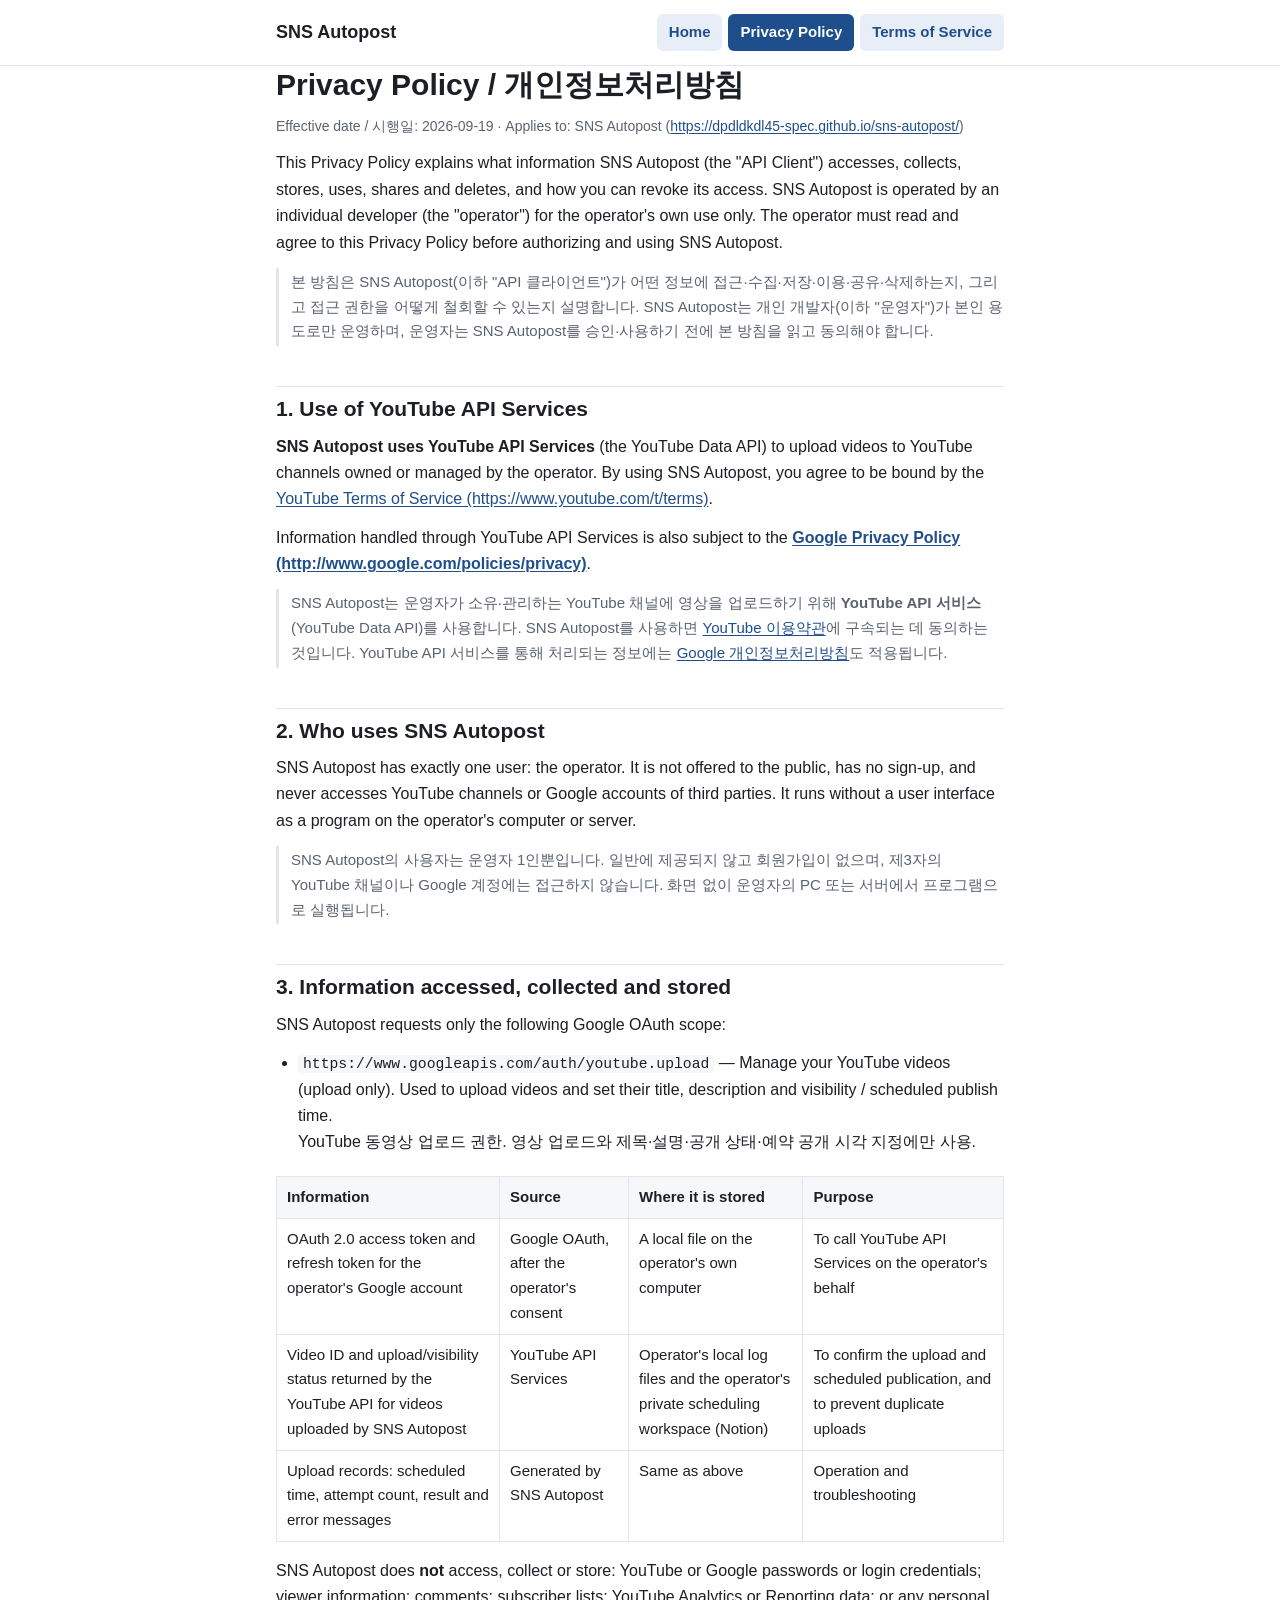
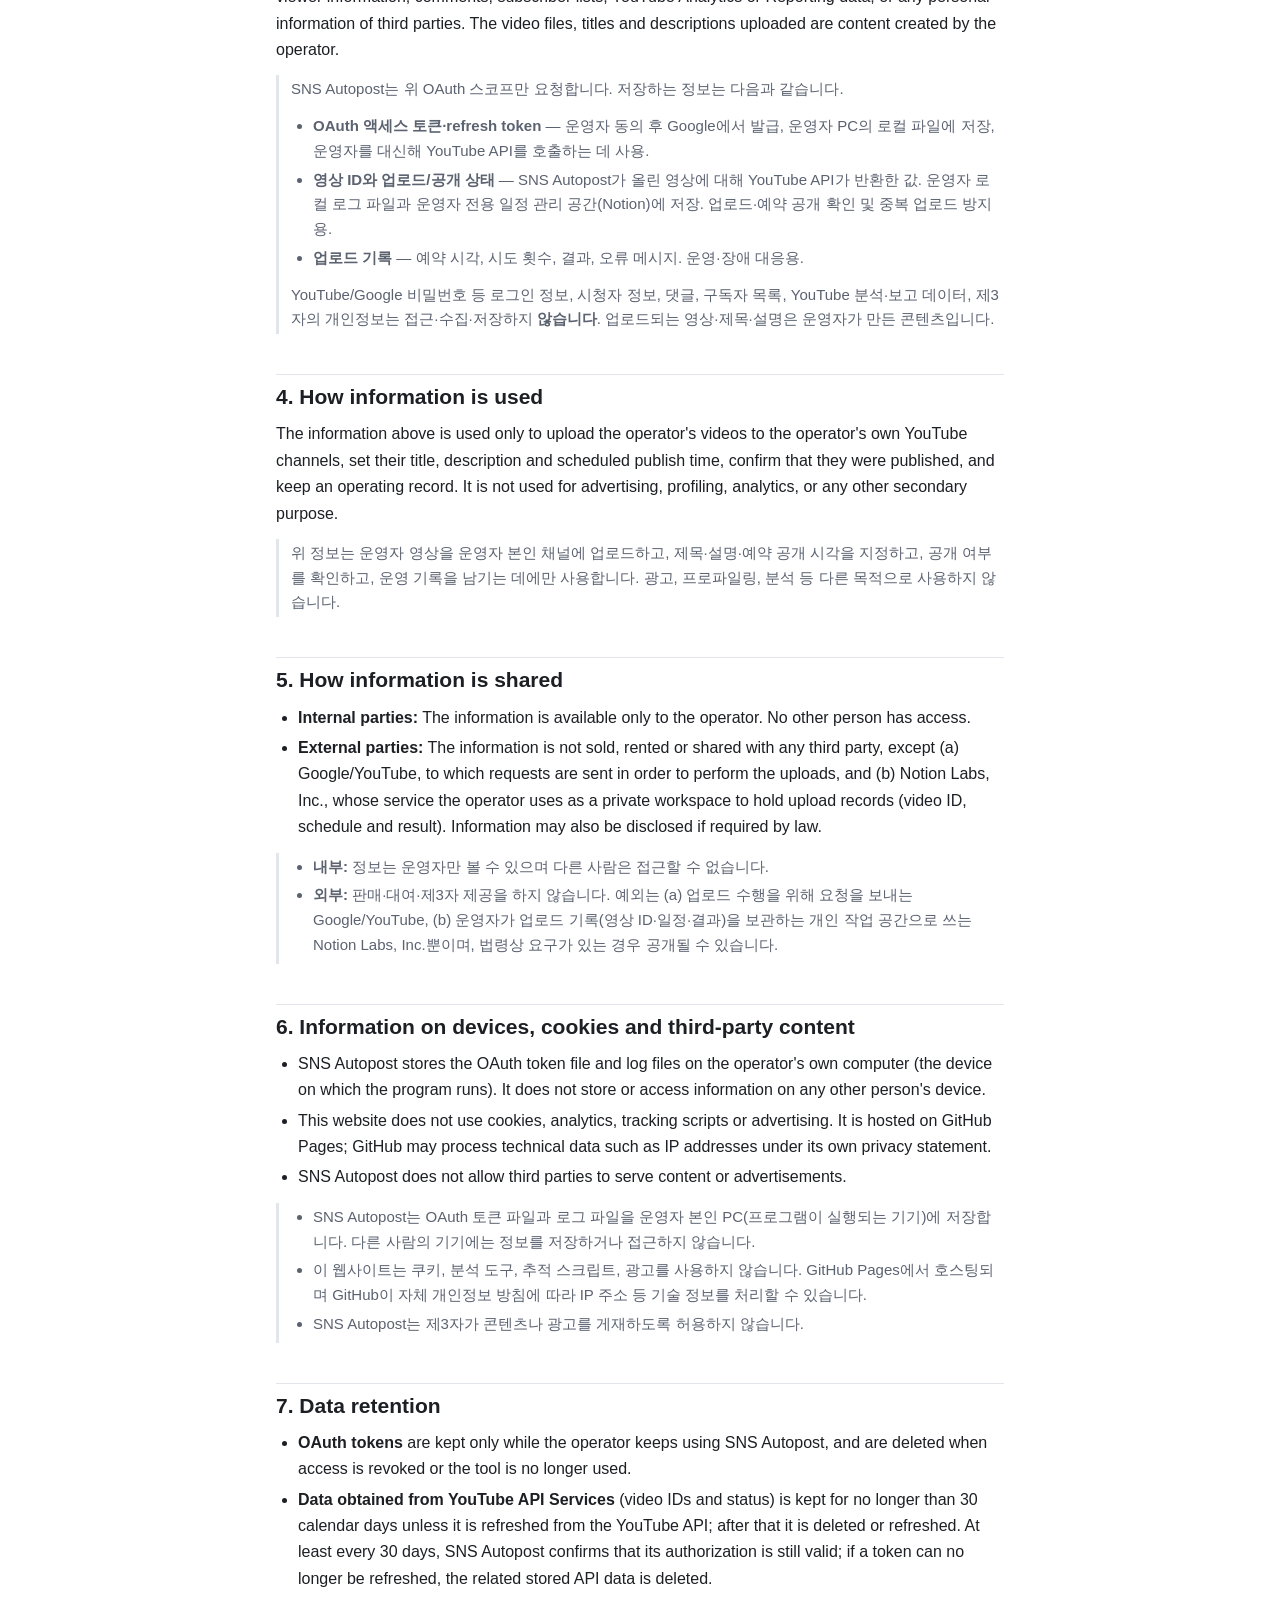
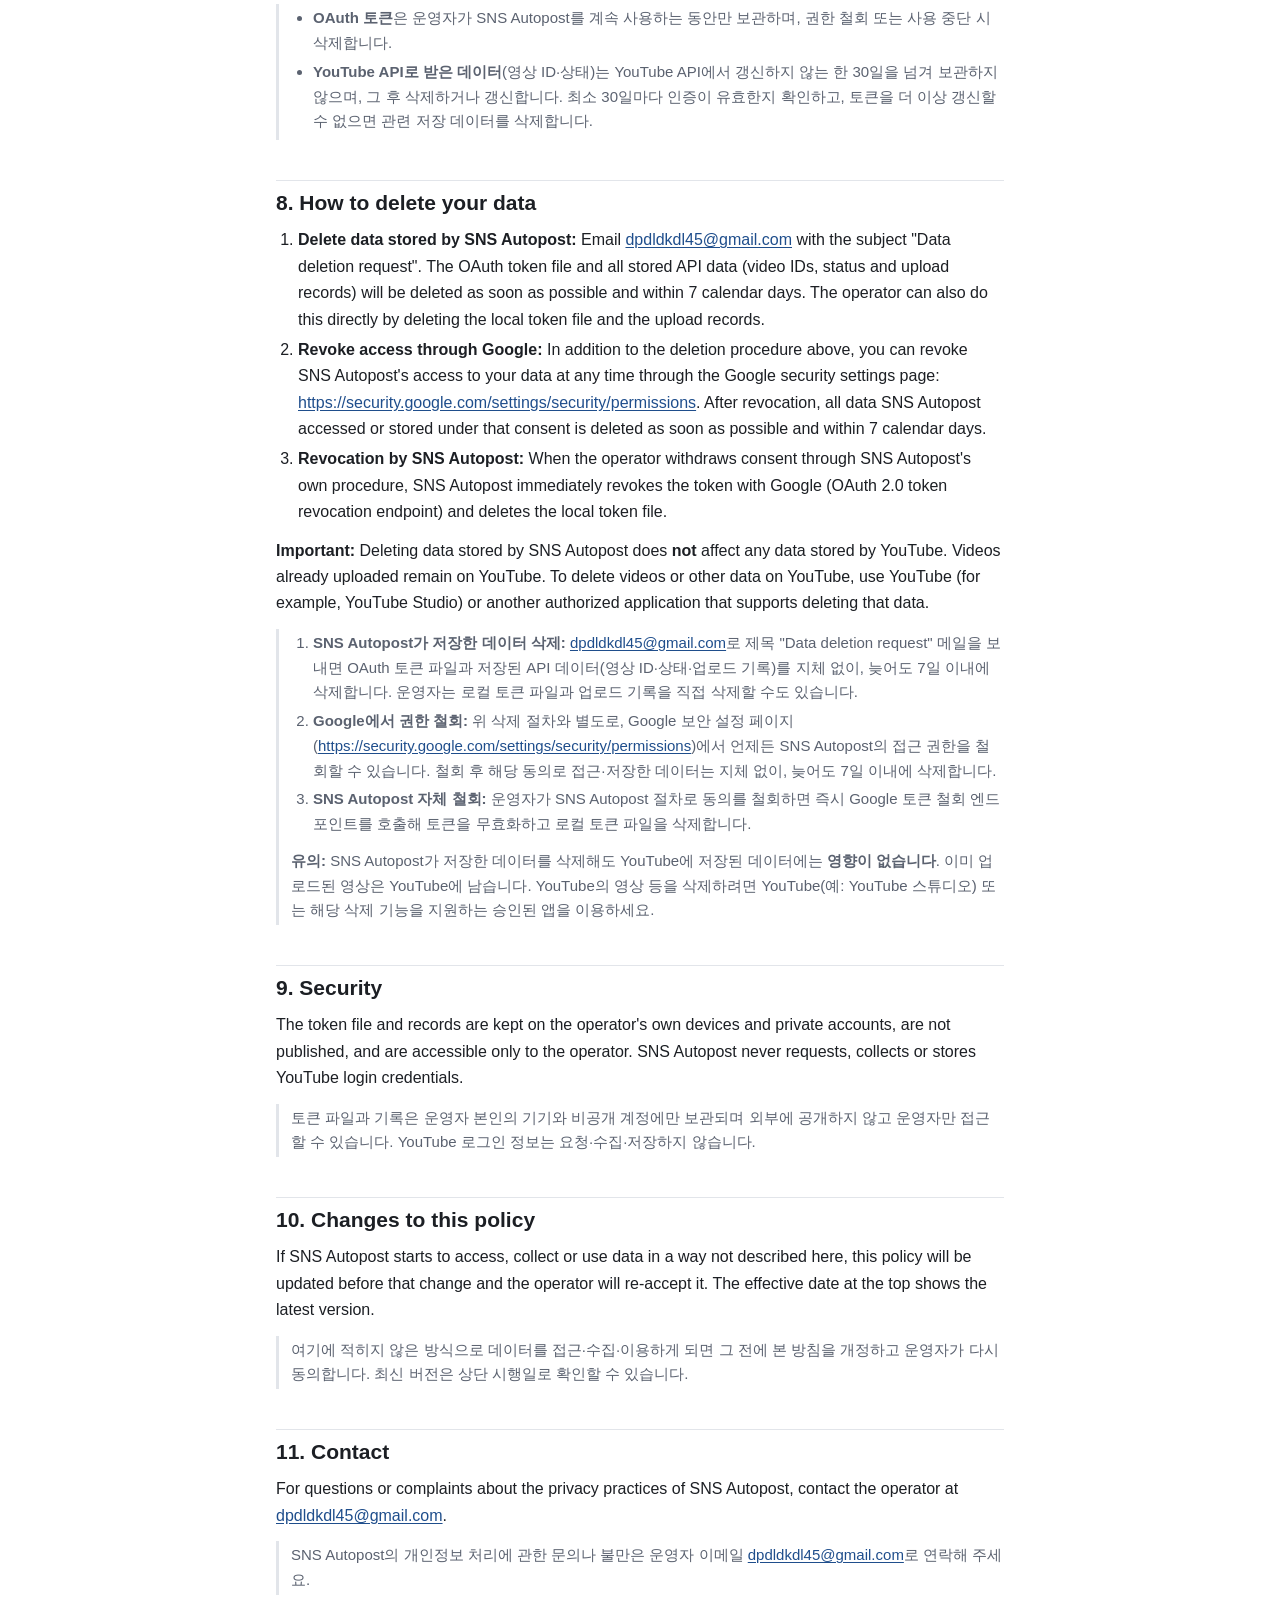
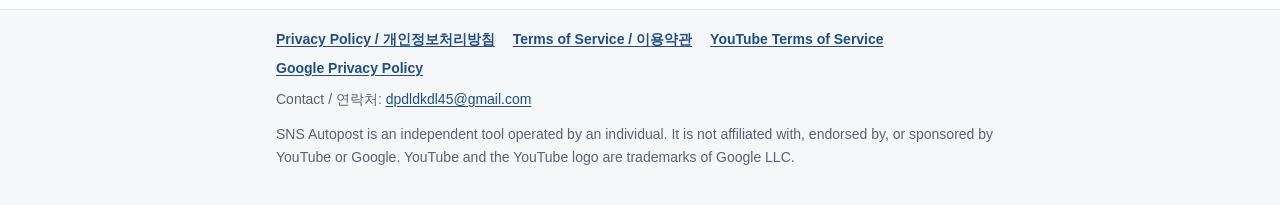
==== privacy.html @ c1b7ccee "Add files via upload" ====
<!doctype html>
<html lang="en">
<head>
<meta charset="utf-8">
<meta name="viewport" content="width=device-width, initial-scale=1">
<title>Privacy Policy — SNS Autopost</title>
<meta name="description" content="Privacy Policy of SNS Autopost, a private tool that uses YouTube API Services to upload the operator's own videos.">
<link rel="stylesheet" href="style.css">
</head>
<body>
<header class="site-header"><div class="wrap"><a class="brand" href="index.html">SNS Autopost</a><nav class="nav" aria-label="Main"><a href="index.html">Home</a><a href="privacy.html" aria-current="page">Privacy Policy</a><a href="terms.html">Terms of Service</a></nav></div></header>
<main class="wrap">

<h1>Privacy Policy <span lang="ko">/ 개인정보처리방침</span></h1>
<p class="meta">Effective date / 시행일: 2026-09-19 &middot; Applies to: SNS Autopost (<a href="index.html">https://dpdldkdl45-spec.github.io/sns-autopost/</a>)</p>
<p>This Privacy Policy explains what information SNS Autopost (the "API Client") accesses, collects, stores, uses, shares and deletes, and how you can revoke its access. SNS Autopost is operated by an individual developer (the "operator") for the operator's own use only. The operator must read and agree to this Privacy Policy before authorizing and using SNS Autopost.</p>
<div class="ko" lang="ko"><p>본 방침은 SNS Autopost(이하 "API 클라이언트")가 어떤 정보에 접근·수집·저장·이용·공유·삭제하는지, 그리고 접근 권한을 어떻게 철회할 수 있는지 설명합니다. SNS Autopost는 개인 개발자(이하 "운영자")가 본인 용도로만 운영하며, 운영자는 SNS Autopost를 승인·사용하기 전에 본 방침을 읽고 동의해야 합니다.</p></div>

<h2 id="youtube-api-services">1. Use of YouTube API Services</h2>
<p><strong>SNS Autopost uses YouTube API Services</strong> (the YouTube Data API) to upload videos to YouTube channels owned or managed by the operator. By using SNS Autopost, you agree to be bound by the <a href="https://www.youtube.com/t/terms" rel="noopener">YouTube Terms of Service (https://www.youtube.com/t/terms)</a>.</p>
<p>Information handled through YouTube API Services is also subject to the <strong><a href="http://www.google.com/policies/privacy" rel="noopener">Google Privacy Policy (http://www.google.com/policies/privacy)</a></strong>.</p>
<div class="ko" lang="ko"><p>SNS Autopost는 운영자가 소유·관리하는 YouTube 채널에 영상을 업로드하기 위해 <strong>YouTube API 서비스</strong>(YouTube Data API)를 사용합니다. SNS Autopost를 사용하면 <a href="https://www.youtube.com/t/terms" rel="noopener">YouTube 이용약관</a>에 구속되는 데 동의하는 것입니다. YouTube API 서비스를 통해 처리되는 정보에는 <a href="http://www.google.com/policies/privacy" rel="noopener">Google 개인정보처리방침</a>도 적용됩니다.</p></div>

<h2 id="who">2. Who uses SNS Autopost</h2>
<p>SNS Autopost has exactly one user: the operator. It is not offered to the public, has no sign-up, and never accesses YouTube channels or Google accounts of third parties. It runs without a user interface as a program on the operator's computer or server.</p>
<div class="ko" lang="ko"><p>SNS Autopost의 사용자는 운영자 1인뿐입니다. 일반에 제공되지 않고 회원가입이 없으며, 제3자의 YouTube 채널이나 Google 계정에는 접근하지 않습니다. 화면 없이 운영자의 PC 또는 서버에서 프로그램으로 실행됩니다.</p></div>

<h2 id="data-accessed">3. Information accessed, collected and stored</h2>
<p>SNS Autopost requests only the following Google OAuth scope:</p>
<ul>
<li><code>https://www.googleapis.com/auth/youtube.upload</code> &mdash; Manage your YouTube videos (upload only). Used to upload videos and set their title, description and visibility / scheduled publish time.<br><span lang="ko">YouTube 동영상 업로드 권한. 영상 업로드와 제목·설명·공개 상태·예약 공개 시각 지정에만 사용.</span></li>
</ul>
<div class="table-scroll">
<table>
<thead><tr><th>Information</th><th>Source</th><th>Where it is stored</th><th>Purpose</th></tr></thead>
<tbody>
<tr><td>OAuth 2.0 access token and refresh token for the operator's Google account</td><td>Google OAuth, after the operator's consent</td><td>A local file on the operator's own computer</td><td>To call YouTube API Services on the operator's behalf</td></tr>
<tr><td>Video ID and upload/visibility status returned by the YouTube API for videos uploaded by SNS Autopost</td><td>YouTube API Services</td><td>Operator's local log files and the operator's private scheduling workspace (Notion)</td><td>To confirm the upload and scheduled publication, and to prevent duplicate uploads</td></tr>
<tr><td>Upload records: scheduled time, attempt count, result and error messages</td><td>Generated by SNS Autopost</td><td>Same as above</td><td>Operation and troubleshooting</td></tr>
</tbody>
</table>
</div>
<p>SNS Autopost does <strong>not</strong> access, collect or store: YouTube or Google passwords or login credentials; viewer information; comments; subscriber lists; YouTube Analytics or Reporting data; or any personal information of third parties. The video files, titles and descriptions uploaded are content created by the operator.</p>
<div class="ko" lang="ko">
<p>SNS Autopost는 위 OAuth 스코프만 요청합니다. 저장하는 정보는 다음과 같습니다.</p>
<ul>
  <li><strong>OAuth 액세스 토큰·refresh token</strong> — 운영자 동의 후 Google에서 발급, 운영자 PC의 로컬 파일에 저장, 운영자를 대신해 YouTube API를 호출하는 데 사용.</li>
  <li><strong>영상 ID와 업로드/공개 상태</strong> — SNS Autopost가 올린 영상에 대해 YouTube API가 반환한 값. 운영자 로컬 로그 파일과 운영자 전용 일정 관리 공간(Notion)에 저장. 업로드·예약 공개 확인 및 중복 업로드 방지용.</li>
  <li><strong>업로드 기록</strong> — 예약 시각, 시도 횟수, 결과, 오류 메시지. 운영·장애 대응용.</li>
</ul>
<p>YouTube/Google 비밀번호 등 로그인 정보, 시청자 정보, 댓글, 구독자 목록, YouTube 분석·보고 데이터, 제3자의 개인정보는 접근·수집·저장하지 <strong>않습니다</strong>. 업로드되는 영상·제목·설명은 운영자가 만든 콘텐츠입니다.</p>
</div>

<h2 id="use">4. How information is used</h2>
<p>The information above is used only to upload the operator's videos to the operator's own YouTube channels, set their title, description and scheduled publish time, confirm that they were published, and keep an operating record. It is not used for advertising, profiling, analytics, or any other secondary purpose.</p>
<div class="ko" lang="ko"><p>위 정보는 운영자 영상을 운영자 본인 채널에 업로드하고, 제목·설명·예약 공개 시각을 지정하고, 공개 여부를 확인하고, 운영 기록을 남기는 데에만 사용합니다. 광고, 프로파일링, 분석 등 다른 목적으로 사용하지 않습니다.</p></div>

<h2 id="sharing">5. How information is shared</h2>
<ul>
  <li><strong>Internal parties:</strong> The information is available only to the operator. No other person has access.</li>
  <li><strong>External parties:</strong> The information is not sold, rented or shared with any third party, except (a) Google/YouTube, to which requests are sent in order to perform the uploads, and (b) Notion Labs, Inc., whose service the operator uses as a private workspace to hold upload records (video ID, schedule and result). Information may also be disclosed if required by law.</li>
</ul>
<div class="ko" lang="ko">
<ul>
  <li><strong>내부:</strong> 정보는 운영자만 볼 수 있으며 다른 사람은 접근할 수 없습니다.</li>
  <li><strong>외부:</strong> 판매·대여·제3자 제공을 하지 않습니다. 예외는 (a) 업로드 수행을 위해 요청을 보내는 Google/YouTube, (b) 운영자가 업로드 기록(영상 ID·일정·결과)을 보관하는 개인 작업 공간으로 쓰는 Notion Labs, Inc.뿐이며, 법령상 요구가 있는 경우 공개될 수 있습니다.</li>
</ul>
</div>

<h2 id="devices-cookies">6. Information on devices, cookies and third-party content</h2>
<ul>
  <li>SNS Autopost stores the OAuth token file and log files on the operator's own computer (the device on which the program runs). It does not store or access information on any other person's device.</li>
  <li>This website does not use cookies, analytics, tracking scripts or advertising. It is hosted on GitHub Pages; GitHub may process technical data such as IP addresses under its own privacy statement.</li>
  <li>SNS Autopost does not allow third parties to serve content or advertisements.</li>
</ul>
<div class="ko" lang="ko">
<ul>
  <li>SNS Autopost는 OAuth 토큰 파일과 로그 파일을 운영자 본인 PC(프로그램이 실행되는 기기)에 저장합니다. 다른 사람의 기기에는 정보를 저장하거나 접근하지 않습니다.</li>
  <li>이 웹사이트는 쿠키, 분석 도구, 추적 스크립트, 광고를 사용하지 않습니다. GitHub Pages에서 호스팅되며 GitHub이 자체 개인정보 방침에 따라 IP 주소 등 기술 정보를 처리할 수 있습니다.</li>
  <li>SNS Autopost는 제3자가 콘텐츠나 광고를 게재하도록 허용하지 않습니다.</li>
</ul>
</div>

<h2 id="retention">7. Data retention</h2>
<ul>
  <li><strong>OAuth tokens</strong> are kept only while the operator keeps using SNS Autopost, and are deleted when access is revoked or the tool is no longer used.</li>
  <li><strong>Data obtained from YouTube API Services</strong> (video IDs and status) is kept for no longer than 30 calendar days unless it is refreshed from the YouTube API; after that it is deleted or refreshed. At least every 30 days, SNS Autopost confirms that its authorization is still valid; if a token can no longer be refreshed, the related stored API data is deleted.</li>
</ul>
<div class="ko" lang="ko">
<ul>
  <li><strong>OAuth 토큰</strong>은 운영자가 SNS Autopost를 계속 사용하는 동안만 보관하며, 권한 철회 또는 사용 중단 시 삭제합니다.</li>
  <li><strong>YouTube API로 받은 데이터</strong>(영상 ID·상태)는 YouTube API에서 갱신하지 않는 한 30일을 넘겨 보관하지 않으며, 그 후 삭제하거나 갱신합니다. 최소 30일마다 인증이 유효한지 확인하고, 토큰을 더 이상 갱신할 수 없으면 관련 저장 데이터를 삭제합니다.</li>
</ul>
</div>

<h2 id="deletion">8. How to delete your data</h2>
<ol>
  <li><strong>Delete data stored by SNS Autopost:</strong> Email <a href="mailto:dpdldkdl45@gmail.com">dpdldkdl45@gmail.com</a> with the subject "Data deletion request". The OAuth token file and all stored API data (video IDs, status and upload records) will be deleted as soon as possible and within 7 calendar days. The operator can also do this directly by deleting the local token file and the upload records.</li>
  <li><strong>Revoke access through Google:</strong> In addition to the deletion procedure above, you can revoke SNS Autopost's access to your data at any time through the Google security settings page: <a href="https://security.google.com/settings/security/permissions" rel="noopener">https://security.google.com/settings/security/permissions</a>. After revocation, all data SNS Autopost accessed or stored under that consent is deleted as soon as possible and within 7 calendar days.</li>
  <li><strong>Revocation by SNS Autopost:</strong> When the operator withdraws consent through SNS Autopost's own procedure, SNS Autopost immediately revokes the token with Google (OAuth 2.0 token revocation endpoint) and deletes the local token file.</li>
</ol>
<p><strong>Important:</strong> Deleting data stored by SNS Autopost does <strong>not</strong> affect any data stored by YouTube. Videos already uploaded remain on YouTube. To delete videos or other data on YouTube, use YouTube (for example, YouTube Studio) or another authorized application that supports deleting that data.</p>
<div class="ko" lang="ko">
<ol>
  <li><strong>SNS Autopost가 저장한 데이터 삭제:</strong> <a href="mailto:dpdldkdl45@gmail.com">dpdldkdl45@gmail.com</a>로 제목 "Data deletion request" 메일을 보내면 OAuth 토큰 파일과 저장된 API 데이터(영상 ID·상태·업로드 기록)를 지체 없이, 늦어도 7일 이내에 삭제합니다. 운영자는 로컬 토큰 파일과 업로드 기록을 직접 삭제할 수도 있습니다.</li>
  <li><strong>Google에서 권한 철회:</strong> 위 삭제 절차와 별도로, Google 보안 설정 페이지(<a href="https://security.google.com/settings/security/permissions" rel="noopener">https://security.google.com/settings/security/permissions</a>)에서 언제든 SNS Autopost의 접근 권한을 철회할 수 있습니다. 철회 후 해당 동의로 접근·저장한 데이터는 지체 없이, 늦어도 7일 이내에 삭제합니다.</li>
  <li><strong>SNS Autopost 자체 철회:</strong> 운영자가 SNS Autopost 절차로 동의를 철회하면 즉시 Google 토큰 철회 엔드포인트를 호출해 토큰을 무효화하고 로컬 토큰 파일을 삭제합니다.</li>
</ol>
<p><strong>유의:</strong> SNS Autopost가 저장한 데이터를 삭제해도 YouTube에 저장된 데이터에는 <strong>영향이 없습니다</strong>. 이미 업로드된 영상은 YouTube에 남습니다. YouTube의 영상 등을 삭제하려면 YouTube(예: YouTube 스튜디오) 또는 해당 삭제 기능을 지원하는 승인된 앱을 이용하세요.</p>
</div>

<h2 id="security">9. Security</h2>
<p>The token file and records are kept on the operator's own devices and private accounts, are not published, and are accessible only to the operator. SNS Autopost never requests, collects or stores YouTube login credentials.</p>
<div class="ko" lang="ko"><p>토큰 파일과 기록은 운영자 본인의 기기와 비공개 계정에만 보관되며 외부에 공개하지 않고 운영자만 접근할 수 있습니다. YouTube 로그인 정보는 요청·수집·저장하지 않습니다.</p></div>

<h2 id="changes">10. Changes to this policy</h2>
<p>If SNS Autopost starts to access, collect or use data in a way not described here, this policy will be updated before that change and the operator will re-accept it. The effective date at the top shows the latest version.</p>
<div class="ko" lang="ko"><p>여기에 적히지 않은 방식으로 데이터를 접근·수집·이용하게 되면 그 전에 본 방침을 개정하고 운영자가 다시 동의합니다. 최신 버전은 상단 시행일로 확인할 수 있습니다.</p></div>

<h2 id="contact">11. Contact</h2>
<p>For questions or complaints about the privacy practices of SNS Autopost, contact the operator at <a href="mailto:dpdldkdl45@gmail.com">dpdldkdl45@gmail.com</a>.</p>
<div class="ko" lang="ko"><p>SNS Autopost의 개인정보 처리에 관한 문의나 불만은 운영자 이메일 <a href="mailto:dpdldkdl45@gmail.com">dpdldkdl45@gmail.com</a>로 연락해 주세요.</p></div>

</main>
<footer class="site-footer"><div class="wrap"><nav aria-label="Legal"><a href="privacy.html">Privacy Policy / 개인정보처리방침</a><a href="terms.html">Terms of Service / 이용약관</a><a href="https://www.youtube.com/t/terms" rel="noopener">YouTube Terms of Service</a><a href="http://www.google.com/policies/privacy" rel="noopener">Google Privacy Policy</a></nav><p>Contact / 연락처: <a href="mailto:dpdldkdl45@gmail.com">dpdldkdl45@gmail.com</a></p><p>SNS Autopost is an independent tool operated by an individual. It is not affiliated with, endorsed by, or sponsored by YouTube or Google. YouTube and the YouTube logo are trademarks of Google LLC.</p></div></footer>
</body>
</html>
---- style.css ----
:root {
  --bg: #ffffff;
  --surface: #f6f7f9;
  --text: #1c1f24;
  --muted: #5b6270;
  --line: #e2e5ea;
  --accent: #1f4e8c;
  --accent-soft: #e8eef7;
  --max: 760px;
}

* { box-sizing: border-box; }

html { -webkit-text-size-adjust: 100%; }

body {
  margin: 0;
  background: var(--bg);
  color: var(--text);
  font-family: -apple-system, BlinkMacSystemFont, "Segoe UI", Roboto, "Helvetica Neue", Arial,
    "Apple SD Gothic Neo", "Malgun Gothic", "Noto Sans KR", sans-serif;
  font-size: 16px;
  line-height: 1.65;
}

a { color: var(--accent); text-underline-offset: 2px; }
a:hover { text-decoration-thickness: 2px; }

.wrap { max-width: var(--max); margin: 0 auto; padding: 0 16px; }

/* Header */
.site-header { border-bottom: 1px solid var(--line); background: var(--bg); }
.site-header .wrap {
  display: flex; flex-wrap: wrap; align-items: center; justify-content: space-between;
  gap: 8px 16px; padding-top: 14px; padding-bottom: 14px;
}
.brand { font-weight: 700; font-size: 18px; color: var(--text); text-decoration: none; }
.nav { display: flex; flex-wrap: wrap; gap: 6px; }
.nav a {
  display: inline-block; padding: 6px 12px; border-radius: 6px; text-decoration: none;
  font-weight: 600; font-size: 15px; color: var(--accent); background: var(--accent-soft);
}
.nav a[aria-current="page"] { background: var(--accent); color: #fff; }

/* Main */
main { padding: 32px 0 48px; }
h1 { font-size: 30px; line-height: 1.25; margin: 0 0 12px; }
h2 { font-size: 21px; line-height: 1.35; margin: 40px 0 10px; padding-top: 8px; border-top: 1px solid var(--line); }
h3 { font-size: 17px; margin: 24px 0 6px; }
p, ul, ol { margin: 0 0 12px; }
ul, ol { padding-left: 22px; }
li { margin-bottom: 4px; }
code { font-family: Consolas, "SFMono-Regular", Menlo, monospace; font-size: 0.92em; background: var(--surface); padding: 1px 5px; border-radius: 4px; word-break: break-word; }

.lead { font-size: 18px; color: var(--muted); }
.meta { color: var(--muted); font-size: 14px; }

/* Korean supplementary text */
.ko {
  color: var(--muted); font-size: 15px; border-left: 3px solid var(--line);
  padding: 2px 0 2px 12px; margin: 6px 0 14px;
}
.ko p:last-child, .ko ul:last-child { margin-bottom: 0; }

/* Callouts */
.policy-links {
  display: flex; flex-wrap: wrap; gap: 10px; margin: 20px 0 8px;
}
.policy-links a {
  display: inline-block; padding: 10px 16px; border: 1px solid var(--accent); border-radius: 8px;
  font-weight: 700; text-decoration: none;
}
.policy-links a:hover { background: var(--accent-soft); }

.card { background: var(--surface); border: 1px solid var(--line); border-radius: 10px; padding: 16px 18px; margin: 16px 0; }
.card h3 { margin-top: 0; }

.yt-integration { display: flex; flex-wrap: wrap; align-items: center; gap: 12px 20px; }
.yt-integration .yt-logo-link { display: inline-block; line-height: 0; background: #ffffff; padding: 8px; border-radius: 6px; }
.yt-integration .yt-logo-link img { height: 100px; width: auto; display: block; }
.yt-text-link { font-weight: 700; }

table { width: 100%; border-collapse: collapse; margin: 8px 0 16px; font-size: 15px; }
th, td { text-align: left; vertical-align: top; border: 1px solid var(--line); padding: 8px 10px; }
th { background: var(--surface); }
.table-scroll { overflow-x: auto; -webkit-overflow-scrolling: touch; }

/* Footer */
.site-footer { border-top: 1px solid var(--line); background: var(--surface); font-size: 14px; color: var(--muted); }
.site-footer .wrap { padding-top: 18px; padding-bottom: 24px; }
.site-footer nav { display: flex; flex-wrap: wrap; gap: 6px 18px; margin-bottom: 8px; }
.site-footer nav a { font-weight: 600; }

@media (max-width: 480px) {
  h1 { font-size: 25px; }
  h2 { font-size: 19px; }
  .lead { font-size: 17px; }
}
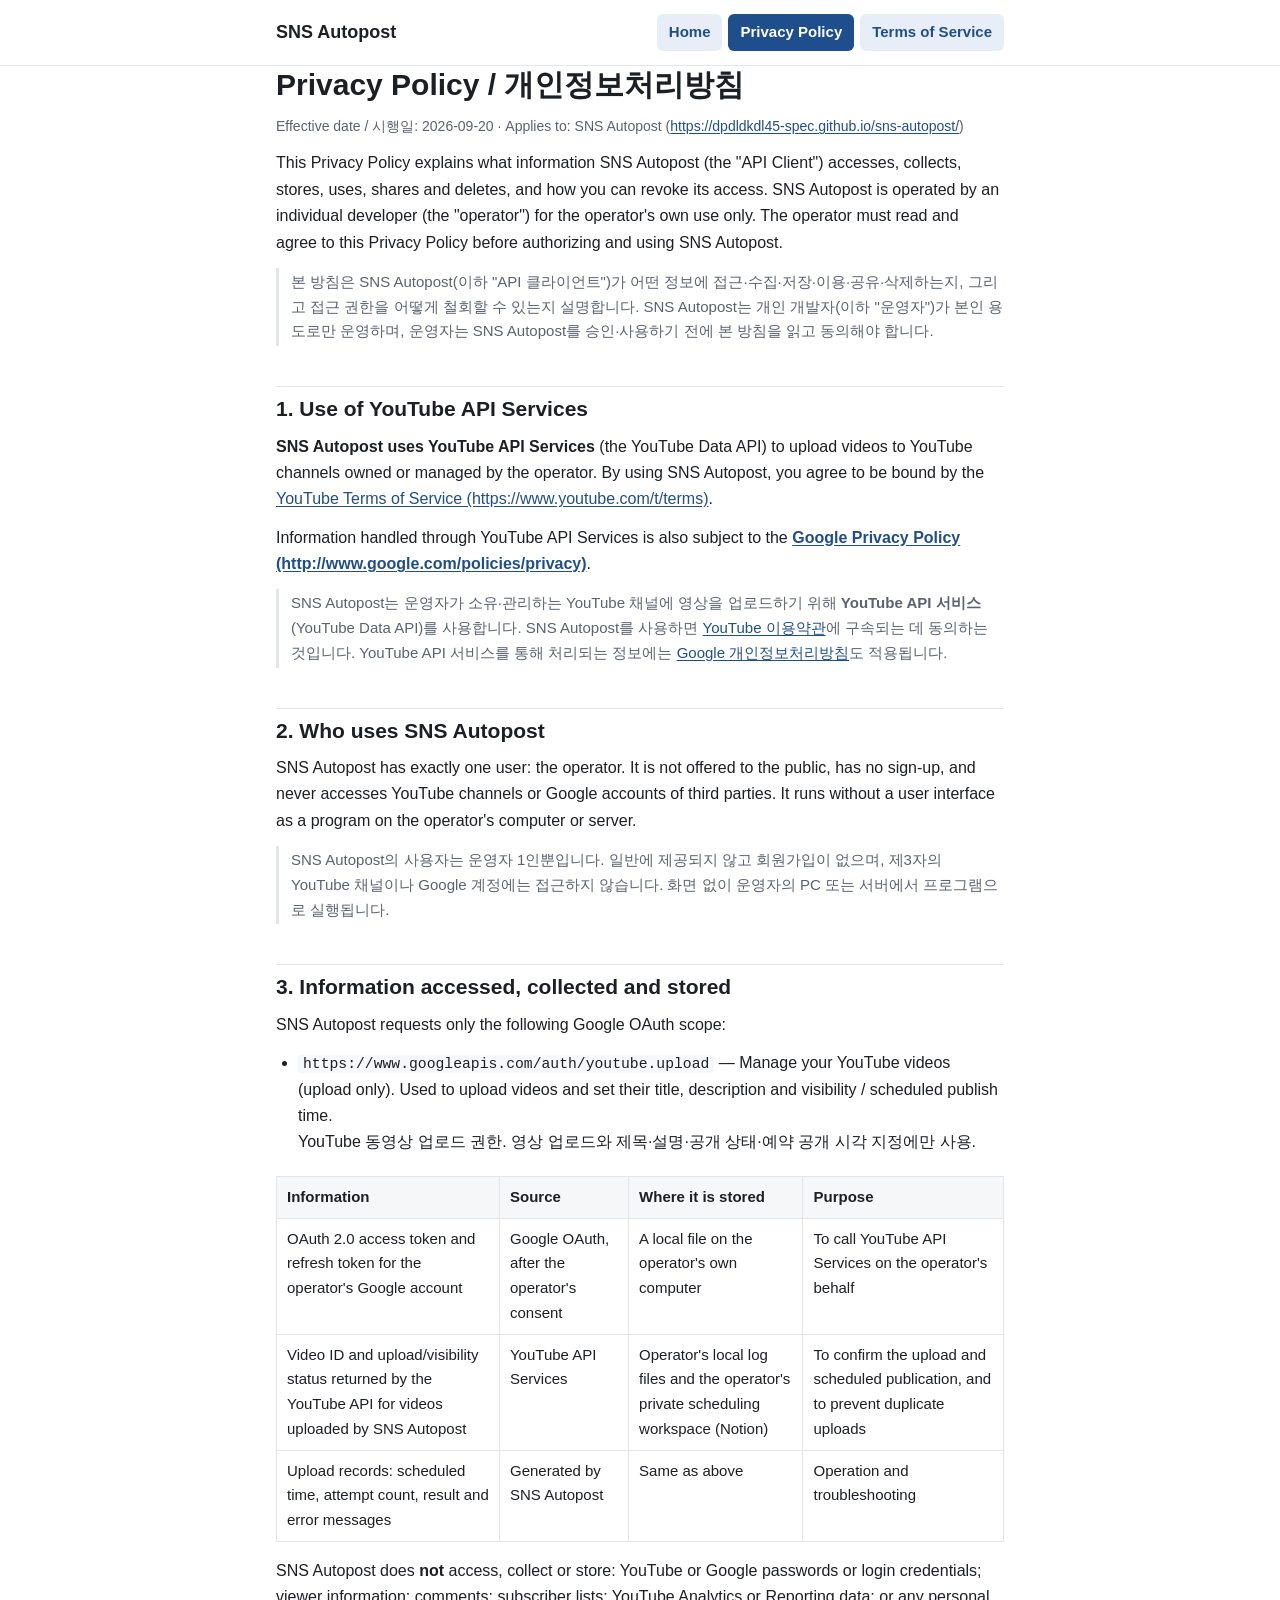
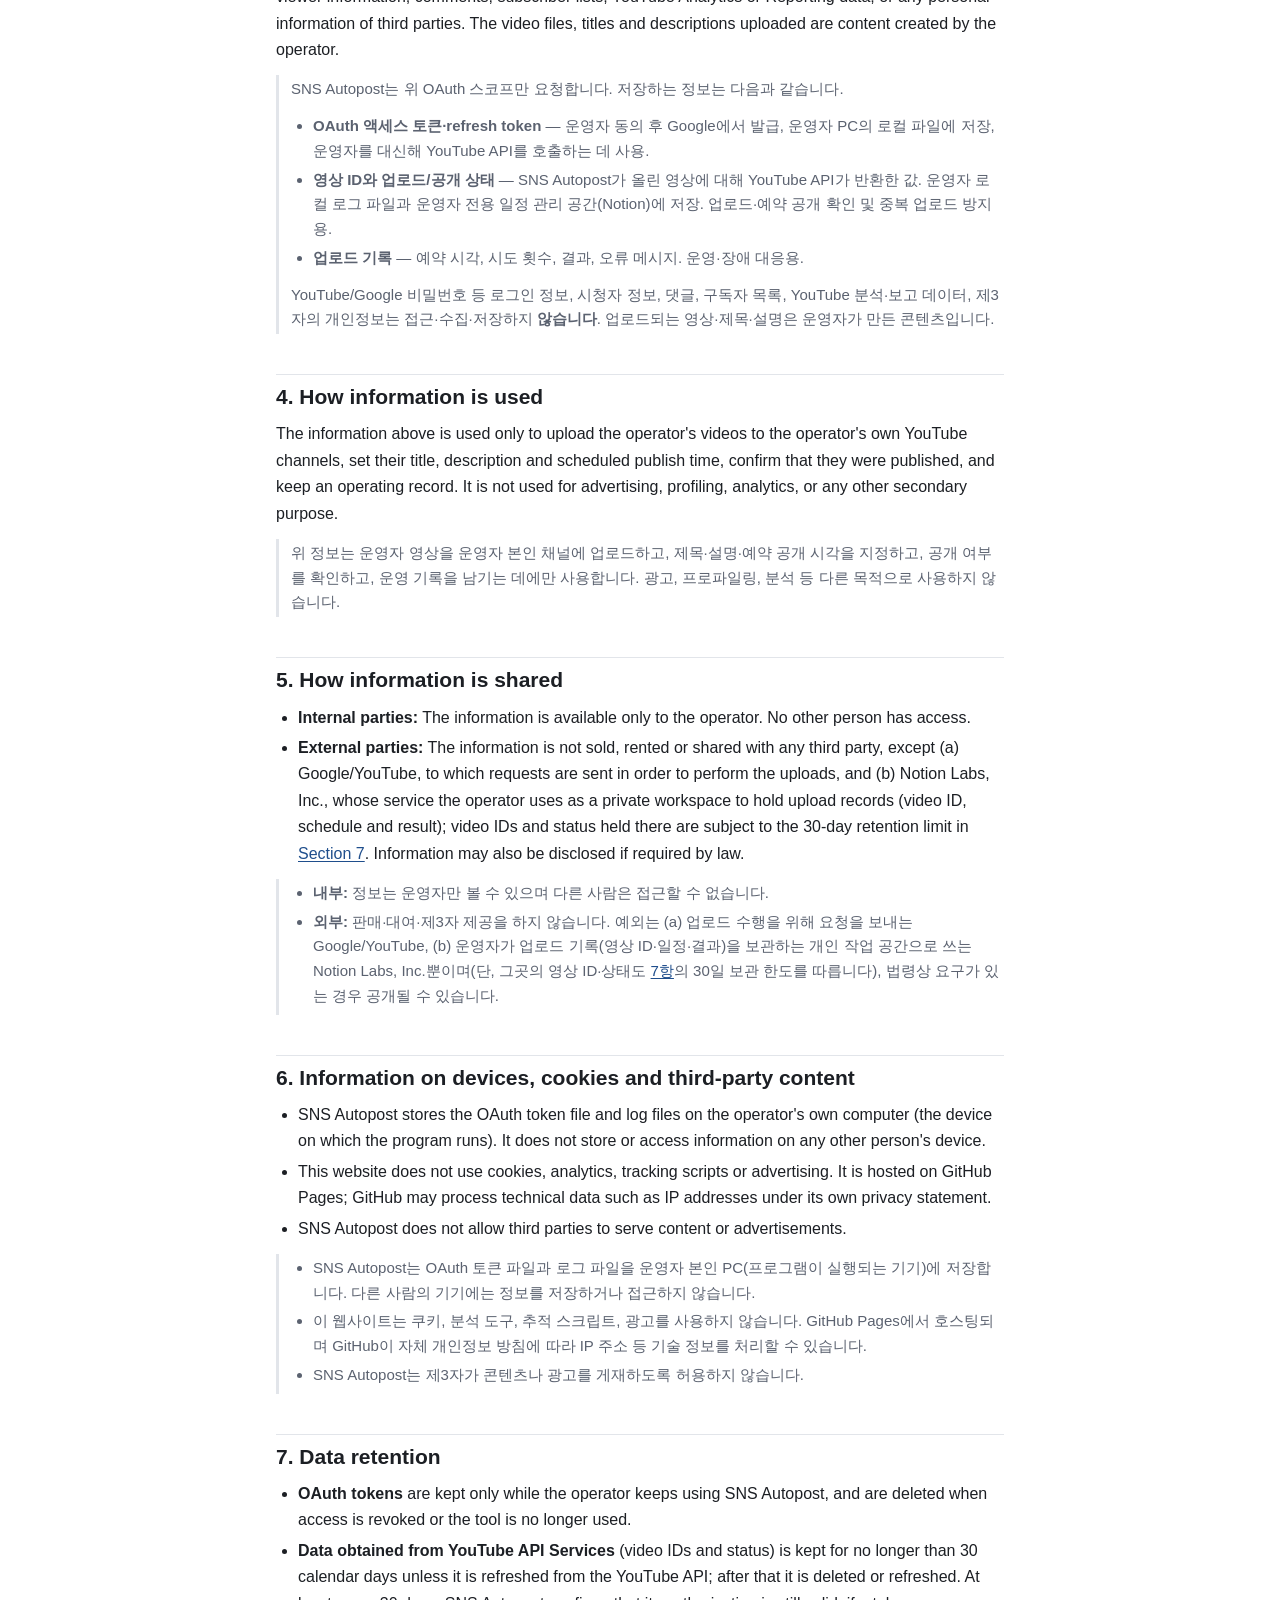
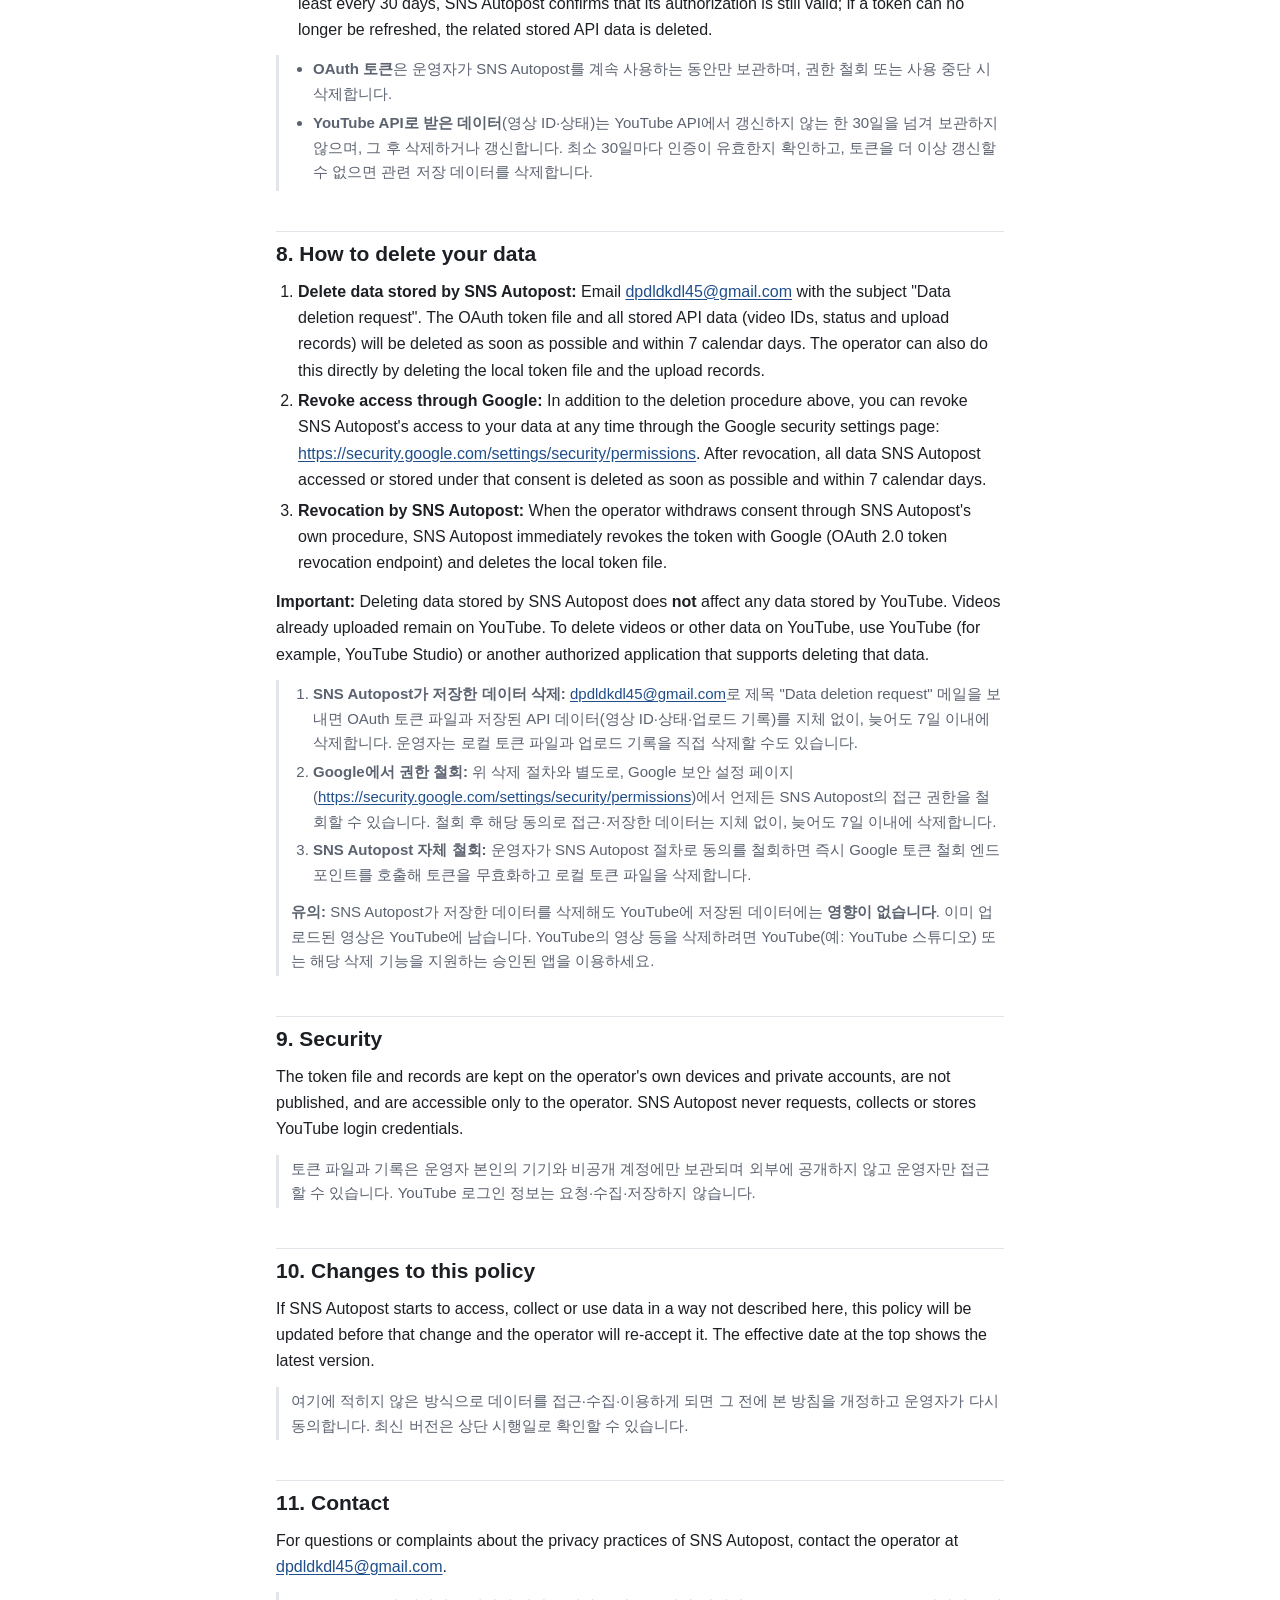
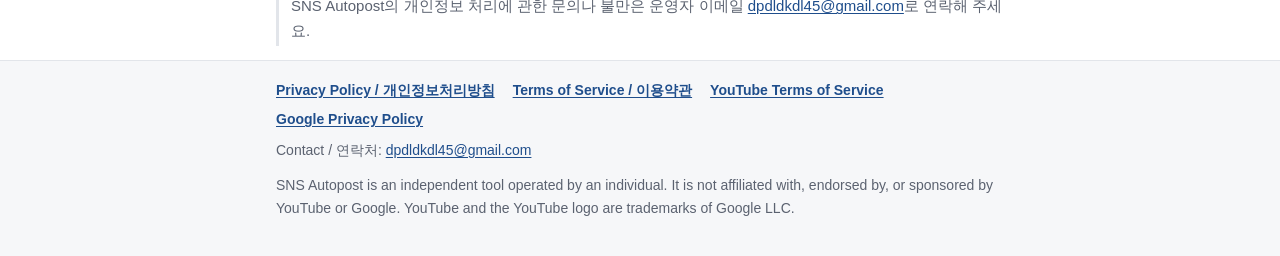
==== commit afe913b1: "Add files via upload" ====
--- a/privacy.html
+++ b/privacy.html
@@ -12,7 +12,7 @@
 <main class="wrap">
 
 <h1>Privacy Policy <span lang="ko">/ 개인정보처리방침</span></h1>
-<p class="meta">Effective date / 시행일: 2026-09-19 &middot; Applies to: SNS Autopost (<a href="index.html">https://dpdldkdl45-spec.github.io/sns-autopost/</a>)</p>
+<p class="meta">Effective date / 시행일: 2026-09-20 &middot; Applies to: SNS Autopost (<a href="index.html">https://dpdldkdl45-spec.github.io/sns-autopost/</a>)</p>
 <p>This Privacy Policy explains what information SNS Autopost (the "API Client") accesses, collects, stores, uses, shares and deletes, and how you can revoke its access. SNS Autopost is operated by an individual developer (the "operator") for the operator's own use only. The operator must read and agree to this Privacy Policy before authorizing and using SNS Autopost.</p>
 <div class="ko" lang="ko"><p>본 방침은 SNS Autopost(이하 "API 클라이언트")가 어떤 정보에 접근·수집·저장·이용·공유·삭제하는지, 그리고 접근 권한을 어떻게 철회할 수 있는지 설명합니다. SNS Autopost는 개인 개발자(이하 "운영자")가 본인 용도로만 운영하며, 운영자는 SNS Autopost를 승인·사용하기 전에 본 방침을 읽고 동의해야 합니다.</p></div>
 
@@ -58,12 +58,12 @@
 <h2 id="sharing">5. How information is shared</h2>
 <ul>
   <li><strong>Internal parties:</strong> The information is available only to the operator. No other person has access.</li>
-  <li><strong>External parties:</strong> The information is not sold, rented or shared with any third party, except (a) Google/YouTube, to which requests are sent in order to perform the uploads, and (b) Notion Labs, Inc., whose service the operator uses as a private workspace to hold upload records (video ID, schedule and result). Information may also be disclosed if required by law.</li>
+  <li><strong>External parties:</strong> The information is not sold, rented or shared with any third party, except (a) Google/YouTube, to which requests are sent in order to perform the uploads, and (b) Notion Labs, Inc., whose service the operator uses as a private workspace to hold upload records (video ID, schedule and result); video IDs and status held there are subject to the 30-day retention limit in <a href="#retention">Section 7</a>. Information may also be disclosed if required by law.</li>
 </ul>
 <div class="ko" lang="ko">
 <ul>
   <li><strong>내부:</strong> 정보는 운영자만 볼 수 있으며 다른 사람은 접근할 수 없습니다.</li>
-  <li><strong>외부:</strong> 판매·대여·제3자 제공을 하지 않습니다. 예외는 (a) 업로드 수행을 위해 요청을 보내는 Google/YouTube, (b) 운영자가 업로드 기록(영상 ID·일정·결과)을 보관하는 개인 작업 공간으로 쓰는 Notion Labs, Inc.뿐이며, 법령상 요구가 있는 경우 공개될 수 있습니다.</li>
+  <li><strong>외부:</strong> 판매·대여·제3자 제공을 하지 않습니다. 예외는 (a) 업로드 수행을 위해 요청을 보내는 Google/YouTube, (b) 운영자가 업로드 기록(영상 ID·일정·결과)을 보관하는 개인 작업 공간으로 쓰는 Notion Labs, Inc.뿐이며(단, 그곳의 영상 ID·상태도 <a href="#retention">7항</a>의 30일 보관 한도를 따릅니다), 법령상 요구가 있는 경우 공개될 수 있습니다.</li>
 </ul>
 </div>
 
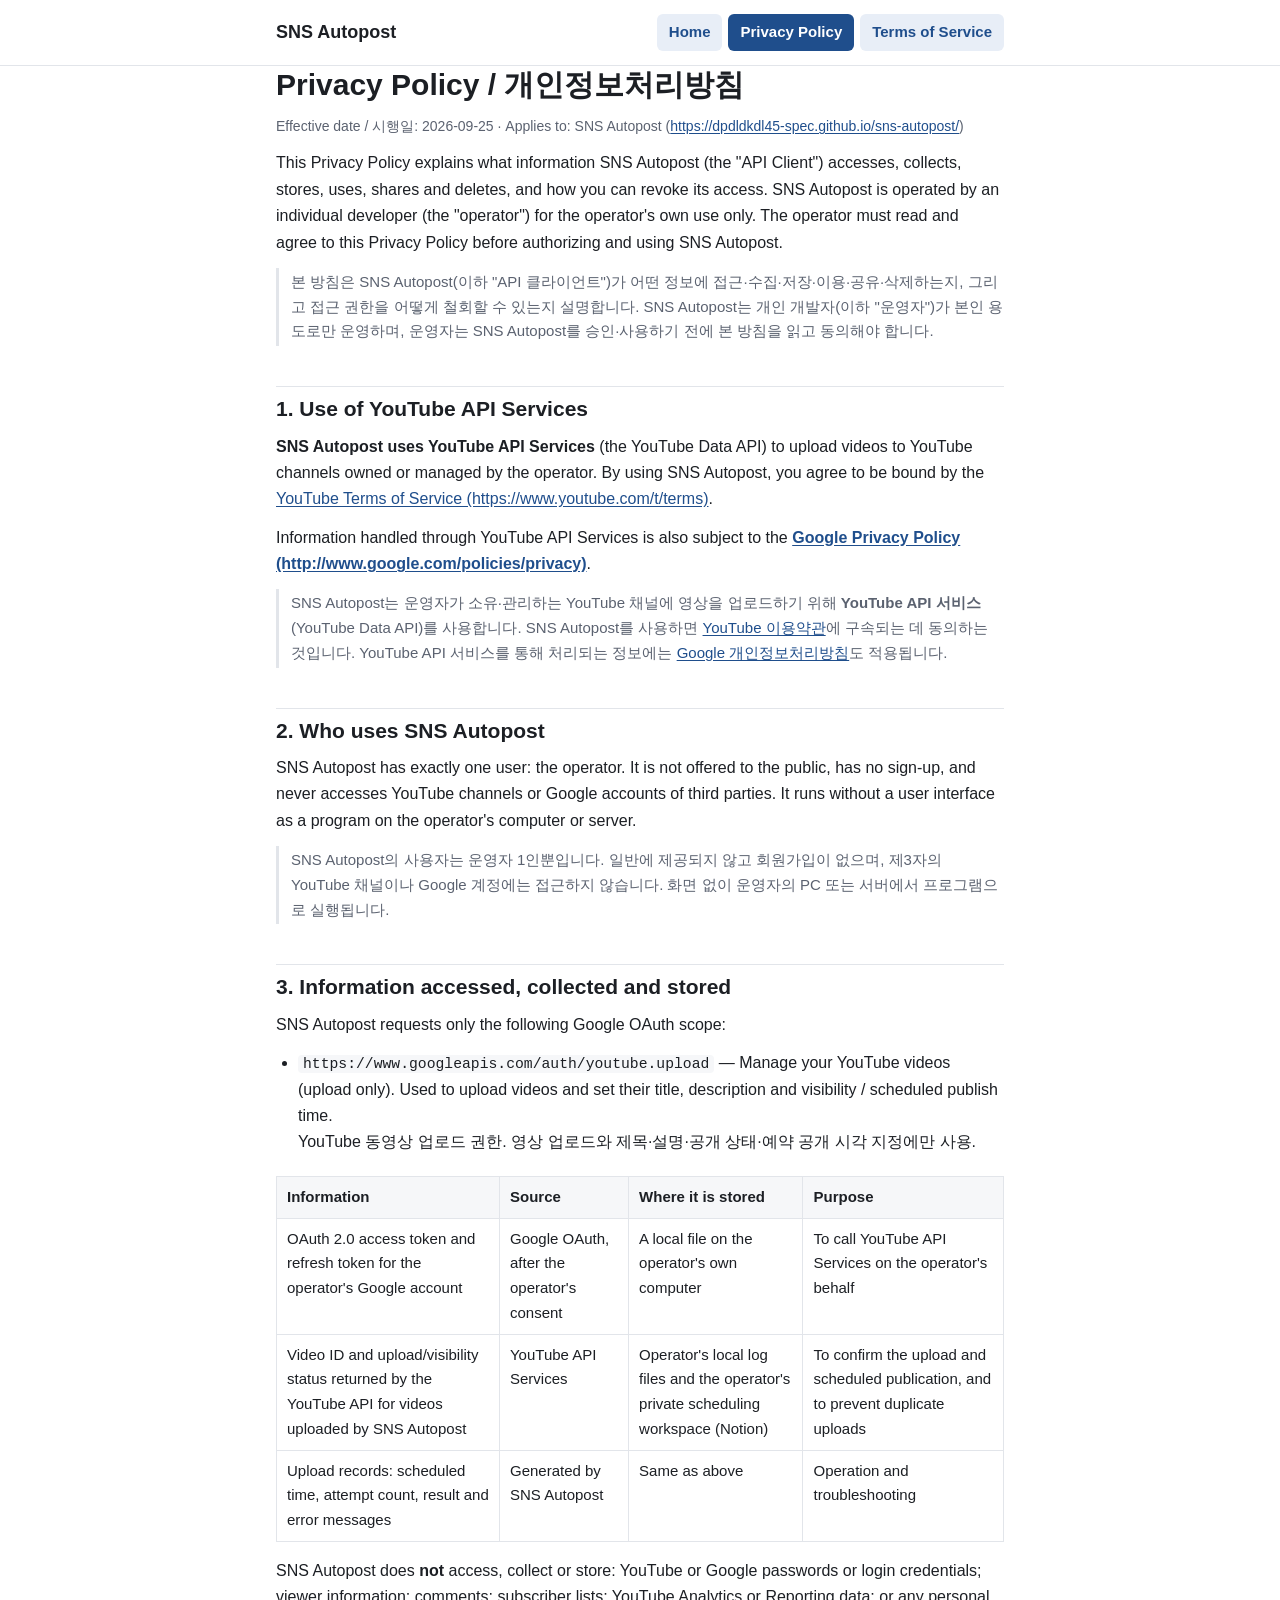
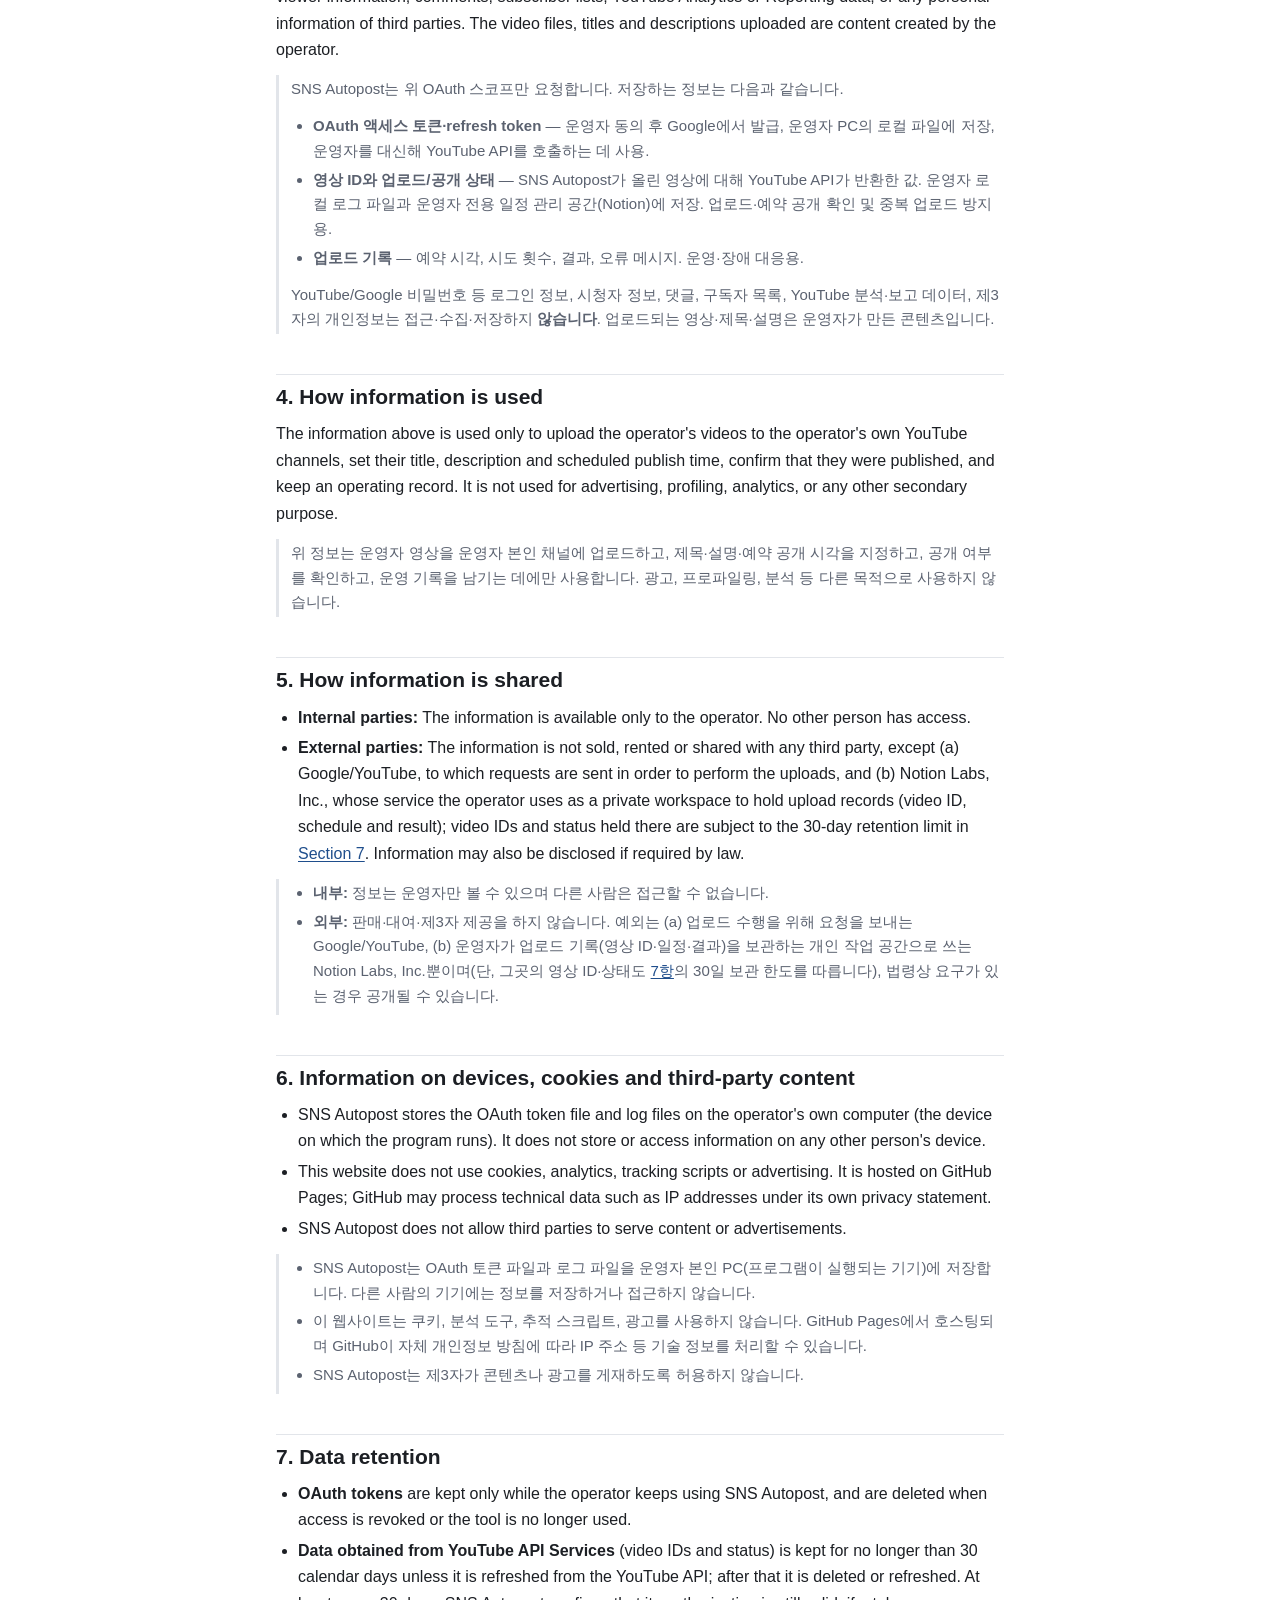
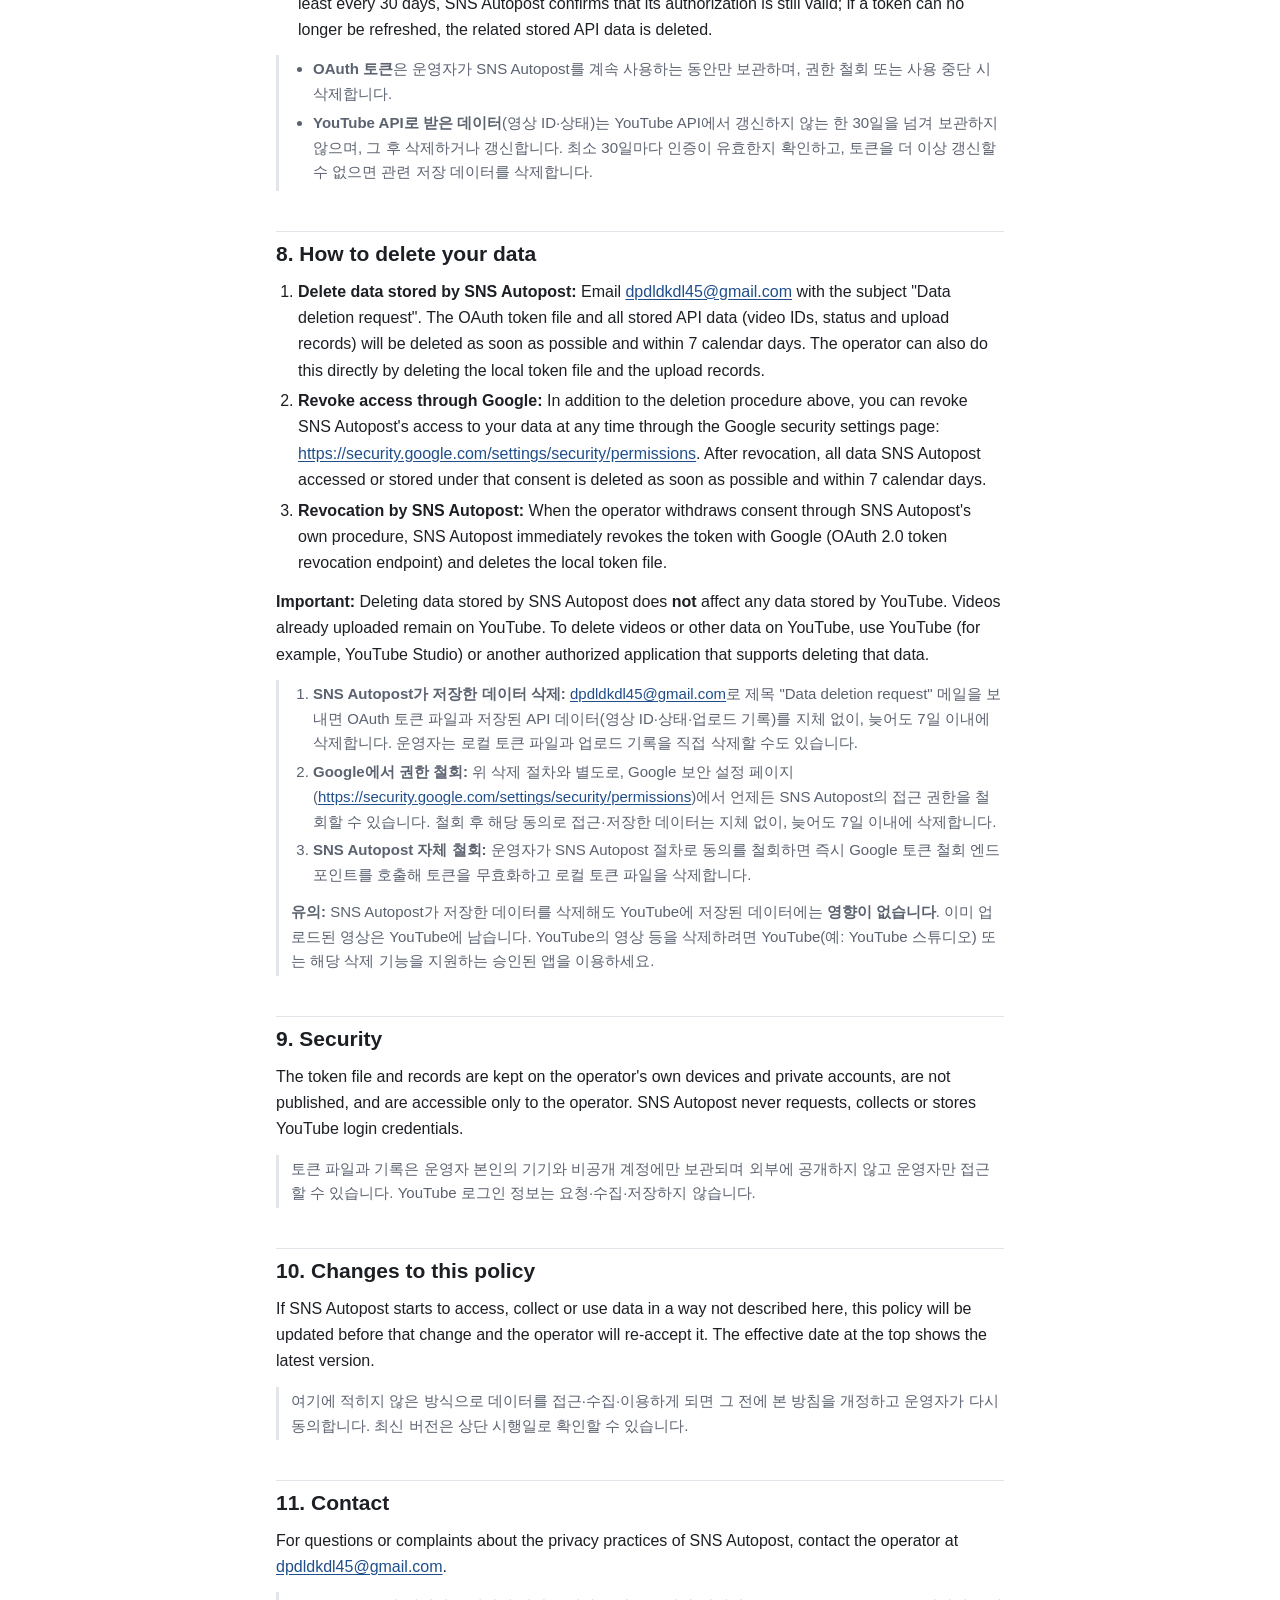
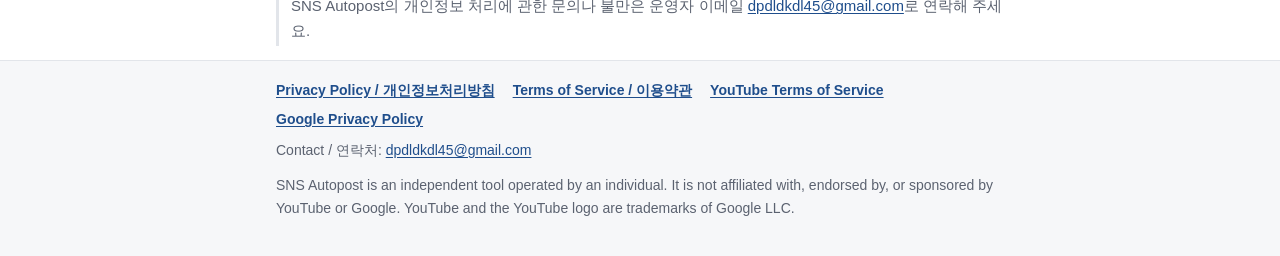
==== commit 0d3e056b: "Add files via upload" ====
--- a/privacy.html
+++ b/privacy.html
@@ -12,7 +12,7 @@
 <main class="wrap">
 
 <h1>Privacy Policy <span lang="ko">/ 개인정보처리방침</span></h1>
-<p class="meta">Effective date / 시행일: 2026-09-20 &middot; Applies to: SNS Autopost (<a href="index.html">https://dpdldkdl45-spec.github.io/sns-autopost/</a>)</p>
+<p class="meta">Effective date / 시행일: 2026-09-25 &middot; Applies to: SNS Autopost (<a href="index.html">https://dpdldkdl45-spec.github.io/sns-autopost/</a>)</p>
 <p>This Privacy Policy explains what information SNS Autopost (the "API Client") accesses, collects, stores, uses, shares and deletes, and how you can revoke its access. SNS Autopost is operated by an individual developer (the "operator") for the operator's own use only. The operator must read and agree to this Privacy Policy before authorizing and using SNS Autopost.</p>
 <div class="ko" lang="ko"><p>본 방침은 SNS Autopost(이하 "API 클라이언트")가 어떤 정보에 접근·수집·저장·이용·공유·삭제하는지, 그리고 접근 권한을 어떻게 철회할 수 있는지 설명합니다. SNS Autopost는 개인 개발자(이하 "운영자")가 본인 용도로만 운영하며, 운영자는 SNS Autopost를 승인·사용하기 전에 본 방침을 읽고 동의해야 합니다.</p></div>
 
